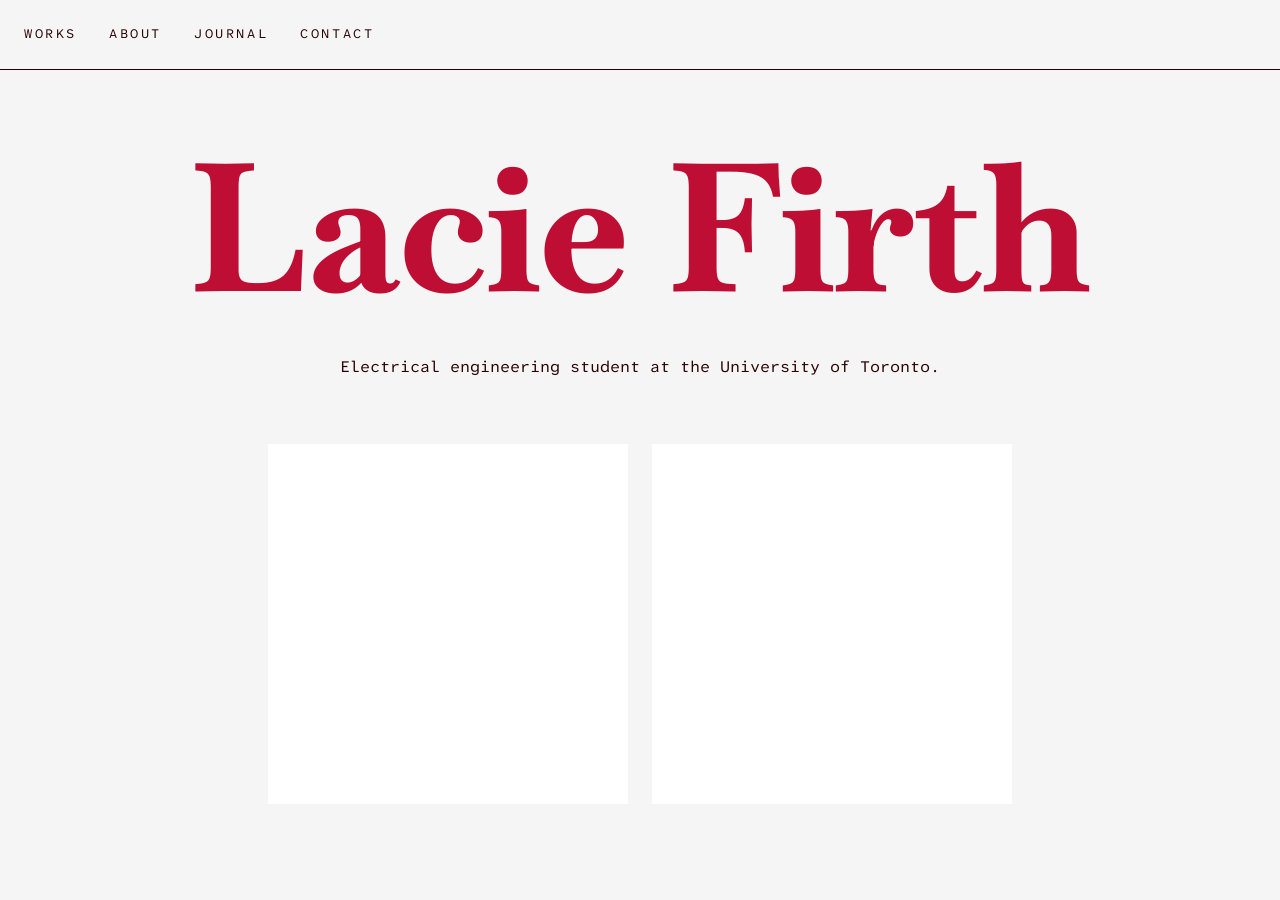
==== index.html @ 50ee9dec "Initial portfolio site Co-Authored-By: Claude Opus 5.5 <noreply@anthropic.com>" ====
<!doctype html>
<html lang="en">
<head>
<meta charset="utf-8">
<meta name="viewport" content="width=device-width, initial-scale=1">
<title>Lacie Firth</title>
<link rel="preconnect" href="https://fonts.googleapis.com">
<link rel="preconnect" href="https://fonts.gstatic.com" crossorigin>
<link href="https://fonts.googleapis.com/css2?family=Atkinson+Hyperlegible+Mono:wght@400;700&family=Baskervville:wght@700&display=swap" rel="stylesheet">
<link rel="stylesheet" href="styles.css">
</head>
<body>
<header class="site-header">
  <nav>
    <a href="works.html">Works</a>
    <a href="about.html">About</a>
    <a href="journal.html">Journal</a>
    <a href="contact.html">Contact</a>
  </nav>
</header>
<main>
  <h1 class="name">Lacie Firth</h1>
  <p class="statement">Electrical engineering student at the University of Toronto.</p>
  <div class="tiles">
    <div class="tile"></div>
    <div class="tile"></div>
  </div>
</main>
</body>
</html>
---- styles.css ----
/* ===== Edit these to restyle the whole site ===== */
:root {
  --bg: #F5F5F5;
  --text: #290000;
  --accent: #BE0E34;
  --tile: #FFFFFF;
  --line: #290000;

  --font-heading: "Baskervville", Georgia, serif;
  --font-body: "Atkinson Hyperlegible Mono", ui-monospace, monospace;

  --gutter: 24px;           /* small side margin */
  --space: 64px;            /* vertical whitespace between blocks */
  --label-spacing: 0.2em;   /* letter spacing for nav + labels */

  --size-body: 16px;
  --size-label: 13px;
  --size-big: clamp(40px, 7vw, 88px);
  --size-name: clamp(56px, 14vw, 200px);
  --tile-size: min(40vw, 360px);
}

/* ===== Base ===== */
* { box-sizing: border-box; }

body {
  margin: 0;
  background: var(--bg);
  color: var(--text);
  font-family: var(--font-body);
  font-size: var(--size-body);
  line-height: 1.6;
}

a { color: var(--accent); }

h1 {
  font-family: var(--font-heading);
  font-weight: 700;
  margin: 0;
  line-height: 1.05;
}

main {
  padding: var(--space) var(--gutter);
}

/* ===== Header ===== */
.site-header {
  padding: 24px var(--gutter);
  border-bottom: 1px solid var(--line);
}

.site-header nav {
  display: flex;
  flex-wrap: wrap;
  gap: 32px;
}

.site-header a {
  color: var(--text);
  text-decoration: none;
  text-transform: uppercase;
  letter-spacing: var(--label-spacing);
  font-size: var(--size-label);
}

/* ===== Labels ===== */
.label {
  text-transform: uppercase;
  letter-spacing: var(--label-spacing);
  font-size: var(--size-label);
  margin: 0 0 24px;
}

/* ===== Home ===== */
.name {
  color: var(--accent);
  font-size: var(--size-name);
  text-align: center;
}

.statement {
  text-align: center;
  margin: 32px 0 var(--space);
}

.tiles {
  display: flex;
  justify-content: center;
  flex-wrap: wrap;
  gap: var(--gutter);
}

.tile {
  width: var(--tile-size);
  height: var(--tile-size);
  background: var(--tile);
}

/* ===== Inner pages ===== */
.big {
  font-size: var(--size-big);
  margin-bottom: var(--space);
}
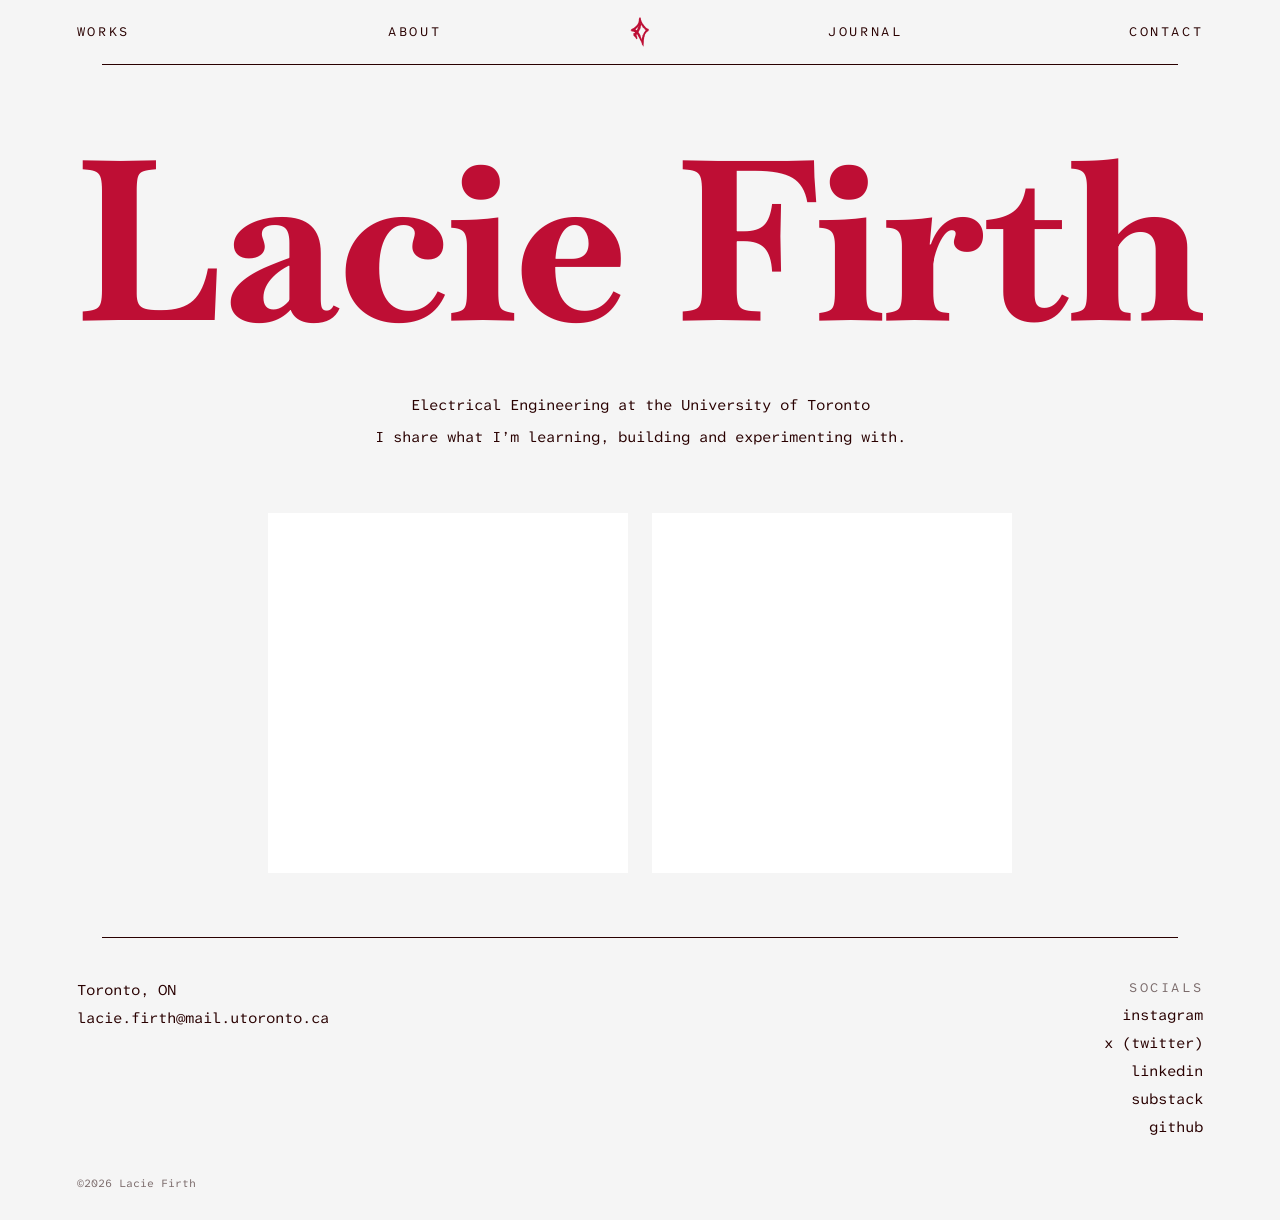
==== commit ac57c5e3: "Centered layout, logo nav, footer with socials, contact copy Co-Authored-By: Claude Opus 5.5 <norepl" ====
--- a/index.html
+++ b/index.html
@@ -4,6 +4,7 @@
 <meta charset="utf-8">
 <meta name="viewport" content="width=device-width, initial-scale=1">
 <title>Lacie Firth</title>
+<link rel="icon" href="logo.svg" type="image/svg+xml">
 <link rel="preconnect" href="https://fonts.googleapis.com">
 <link rel="preconnect" href="https://fonts.gstatic.com" crossorigin>
 <link href="https://fonts.googleapis.com/css2?family=Atkinson+Hyperlegible+Mono:wght@400;700&family=Baskervville:wght@700&display=swap" rel="stylesheet">
@@ -14,17 +15,36 @@
   <nav>
     <a href="works.html">Works</a>
     <a href="about.html">About</a>
+    <a href="index.html" class="logo"><img src="logo.svg" alt="Lacie Firth — home"></a>
     <a href="journal.html">Journal</a>
     <a href="contact.html">Contact</a>
   </nav>
 </header>
-<main>
+<main class="home">
   <h1 class="name">Lacie Firth</h1>
-  <p class="statement">Electrical engineering student at the University of Toronto.</p>
+  <p class="statement">Electrical Engineering at the University of Toronto</p>
+  <p class="statement">I share what I&rsquo;m learning, building and experimenting with.</p>
   <div class="tiles">
     <div class="tile"></div>
     <div class="tile"></div>
   </div>
 </main>
+<footer class="site-footer">
+  <div class="footer-top">
+    <div>
+      <p>Toronto, ON</p>
+      <p><a href="mailto:lacie.firth@mail.utoronto.ca">lacie.firth@mail.utoronto.ca</a></p>
+    </div>
+    <div class="footer-socials">
+      <p class="label">Socials</p>
+      <p><a href="https://www.instagram.com/laciefirth/">instagram</a></p>
+      <p><a href="https://x.com/Laciedfirth">x (twitter)</a></p>
+      <p><a href="https://www.linkedin.com/in/lacie-firth">linkedin</a></p>
+      <p><a href="https://substack.com/@laciedfirth">substack</a></p>
+      <p><a href="https://github.com/">github</a></p>
+    </div>
+  </div>
+  <p class="footer-small">&copy;2026 Lacie Firth</p>
+</footer>
 </body>
 </html>
--- a/styles.css
+++ b/styles.css
@@ -2,6 +2,7 @@
 :root {
   --bg: #F5F5F5;
   --text: #290000;
+  --muted: #7A6A6A;
   --accent: #BE0E34;
   --tile: #FFFFFF;
   --line: #290000;
@@ -9,14 +10,18 @@
   --font-heading: "Baskervville", Georgia, serif;
   --font-body: "Atkinson Hyperlegible Mono", ui-monospace, monospace;
 
-  --gutter: 24px;           /* small side margin */
+  --edge: 6vw;              /* side margin for nav + footer text */
+  --rule-inset: 8vw;        /* side margin for the thin lines */
+  --gutter: 24px;           /* small side margin for page content */
   --space: 64px;            /* vertical whitespace between blocks */
   --label-spacing: 0.2em;   /* letter spacing for nav + labels */
 
-  --size-body: 16px;
+  --size-body: 15px;
   --size-label: 13px;
-  --size-big: clamp(40px, 7vw, 88px);
-  --size-name: clamp(56px, 14vw, 200px);
+  --size-small: 11px;
+  --size-big: clamp(32px, 4vw, 52px);
+  --size-name: 17.5vw;      /* sized so "Lacie Firth" spans the page */
+  --logo-size: 32px;
   --tile-size: min(40vw, 360px);
 }
 
@@ -25,6 +30,9 @@
 
 body {
   margin: 0;
+  min-height: 100vh;
+  display: flex;
+  flex-direction: column;
   background: var(--bg);
   color: var(--text);
   font-family: var(--font-body);
@@ -34,30 +42,32 @@
 
 a { color: var(--accent); }
 
+p { margin: 0 0 8px; }
+
 h1 {
   font-family: var(--font-heading);
   font-weight: 700;
   margin: 0;
-  line-height: 1.05;
+  line-height: 1.1;
 }
 
-main {
-  padding: var(--space) var(--gutter);
+.label {
+  text-transform: uppercase;
+  letter-spacing: var(--label-spacing);
+  font-size: var(--size-label);
 }
 
+.muted { color: var(--muted); }
+
 /* ===== Header ===== */
-.site-header {
-  padding: 24px var(--gutter);
-  border-bottom: 1px solid var(--line);
+.site-header nav {
+  display: grid;
+  grid-template-columns: repeat(5, 1fr);
+  align-items: center;
+  padding: 16px var(--edge);
 }
 
-.site-header nav {
-  display: flex;
-  flex-wrap: wrap;
-  gap: 32px;
-}
-
-.site-header a {
+.site-header nav a {
   color: var(--text);
   text-decoration: none;
   text-transform: uppercase;
@@ -65,24 +75,62 @@
   font-size: var(--size-label);
 }
 
-/* ===== Labels ===== */
-.label {
+.site-header nav a:nth-child(2),
+.site-header nav a:nth-child(4) { justify-self: center; }
+.site-header nav a:last-child { justify-self: end; }
+.site-header .logo { justify-self: center; line-height: 0; }
+.site-header .logo img { width: var(--logo-size); height: var(--logo-size); }
+
+.site-header::after,
+.site-footer::before {
+  content: "";
+  display: block;
+  margin: 0 var(--rule-inset);
+  border-top: 1px solid var(--line);
+}
+
+/* ===== Main ===== */
+main {
+  flex: 1;
+  padding: var(--space) var(--gutter);
+}
+
+main.center {
+  display: flex;
+  flex-direction: column;
+  justify-content: center;
+  align-items: center;
+  text-align: center;
+}
+
+main.center .big {
+  font-size: var(--size-big);
+  max-width: 20ch;
+  margin-bottom: 32px;
+}
+
+main.center .label { margin-bottom: 12px; }
+
+.button {
+  display: inline-block;
+  padding: 12px 28px;
+  border: 1px solid var(--accent);
+  text-decoration: none;
   text-transform: uppercase;
   letter-spacing: var(--label-spacing);
   font-size: var(--size-label);
-  margin: 0 0 24px;
+  margin-bottom: 24px;
 }
 
 /* ===== Home ===== */
+main.home { text-align: center; }
+
 .name {
   color: var(--accent);
   font-size: var(--size-name);
-  text-align: center;
-}
-
-.statement {
-  text-align: center;
-  margin: 32px 0 var(--space);
+  line-height: 1;
+  white-space: nowrap;
+  margin-bottom: 40px;
 }
 
 .tiles {
@@ -90,6 +138,7 @@
   justify-content: center;
   flex-wrap: wrap;
   gap: var(--gutter);
+  margin-top: var(--space);
 }
 
 .tile {
@@ -98,8 +147,29 @@
   background: var(--tile);
 }
 
-/* ===== Inner pages ===== */
-.big {
-  font-size: var(--size-big);
-  margin-bottom: var(--space);
+/* ===== Footer ===== */
+.footer-top {
+  display: flex;
+  justify-content: space-between;
+  gap: var(--gutter);
+  padding: 40px var(--edge) 32px;
 }
+
+.site-footer p { margin: 0 0 4px; }
+.site-footer a { color: var(--text); text-decoration: none; }
+.footer-socials { text-align: right; white-space: nowrap; }
+.footer-socials .label { color: var(--muted); }
+
+.site-footer .footer-small {
+  padding: 0 var(--edge) 24px;
+  font-size: var(--size-small);
+  color: var(--muted);
+}
+
+/* ===== Phones ===== */
+@media (max-width: 600px) {
+  :root { --edge: 16px; --rule-inset: 16px; --label-spacing: 0.12em; --size-label: 11px; }
+  .site-header nav { padding-top: 12px; padding-bottom: 12px; }
+  .footer-top { flex-direction: column; gap: 24px; }
+  .footer-socials { text-align: left; }
+}
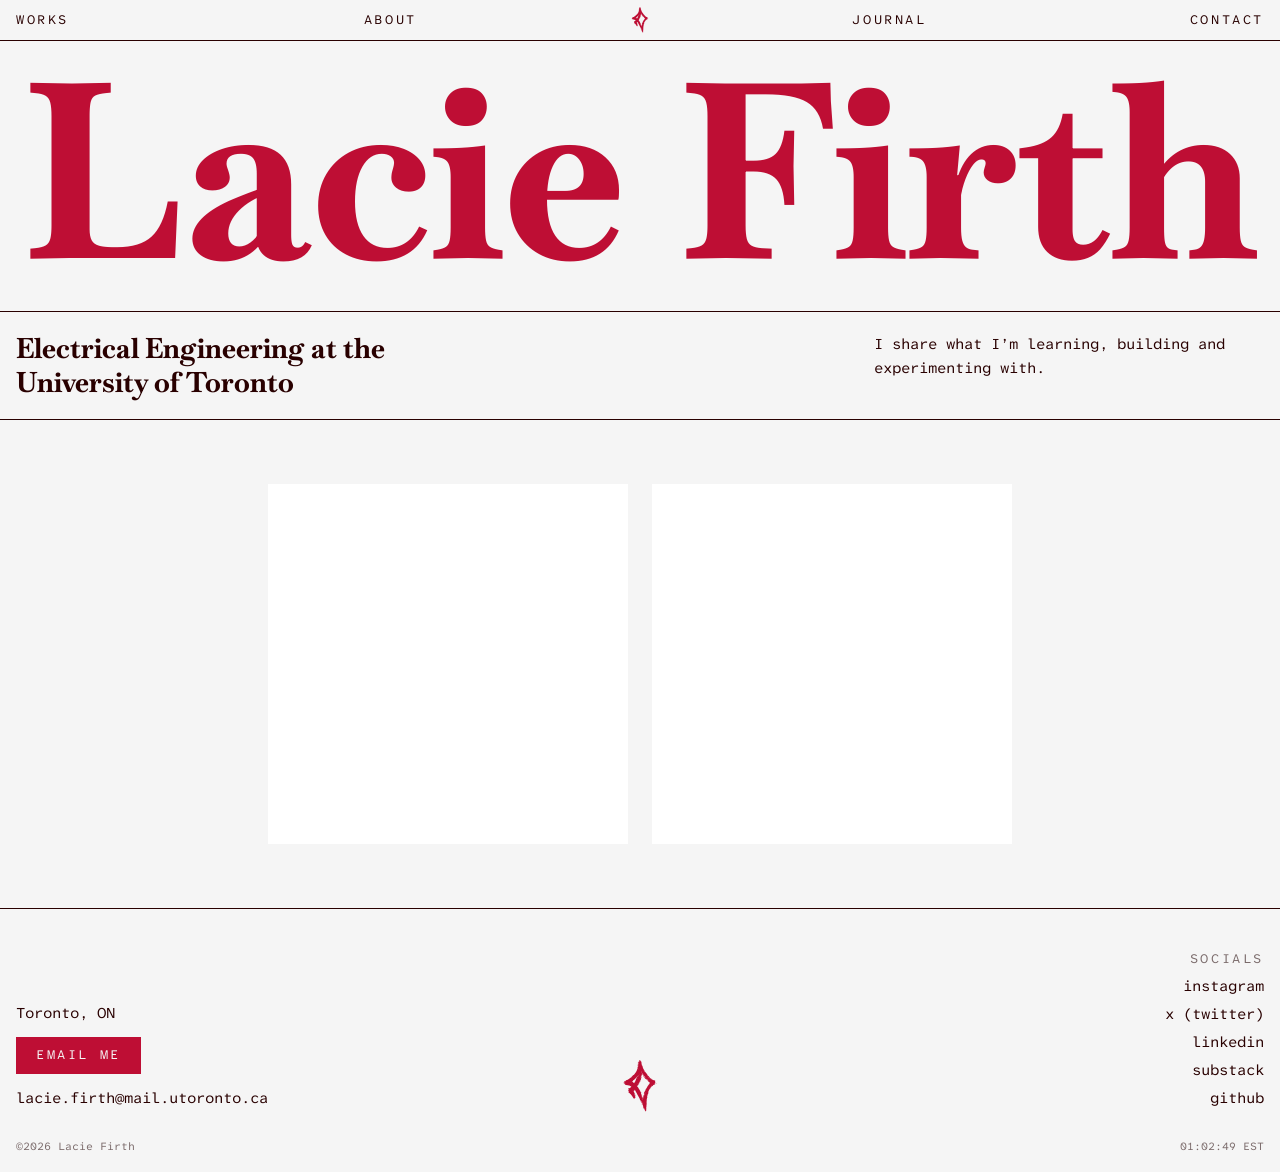
==== commit d6607b92: "Full-bleed layout, footer with logo, Email Me button and clock; contact copy Co-Authored-By: Claude " ====
--- a/index.html
+++ b/index.html
@@ -9,6 +9,7 @@
 <link rel="preconnect" href="https://fonts.gstatic.com" crossorigin>
 <link href="https://fonts.googleapis.com/css2?family=Atkinson+Hyperlegible+Mono:wght@400;700&family=Baskervville:wght@700&display=swap" rel="stylesheet">
 <link rel="stylesheet" href="styles.css">
+<script src="clock.js" defer></script>
 </head>
 <body>
 <header class="site-header">
@@ -22,8 +23,10 @@
 </header>
 <main class="home">
   <h1 class="name">Lacie Firth</h1>
-  <p class="statement">Electrical Engineering at the University of Toronto</p>
-  <p class="statement">I share what I&rsquo;m learning, building and experimenting with.</p>
+  <div class="intro">
+    <p class="intro-left">Electrical Engineering at the University of Toronto</p>
+    <p class="intro-right">I share what I&rsquo;m learning, building and experimenting with.</p>
+  </div>
   <div class="tiles">
     <div class="tile"></div>
     <div class="tile"></div>
@@ -31,20 +34,25 @@
 </main>
 <footer class="site-footer">
   <div class="footer-top">
-    <div>
+    <div class="footer-left">
       <p>Toronto, ON</p>
+      <p><a class="email-button" href="mailto:lacie.firth@mail.utoronto.ca">Email Me</a></p>
       <p><a href="mailto:lacie.firth@mail.utoronto.ca">lacie.firth@mail.utoronto.ca</a></p>
     </div>
+    <div class="footer-logo"><img src="logo.svg" alt=""></div>
     <div class="footer-socials">
       <p class="label">Socials</p>
       <p><a href="https://www.instagram.com/laciefirth/">instagram</a></p>
       <p><a href="https://x.com/Laciedfirth">x (twitter)</a></p>
       <p><a href="https://www.linkedin.com/in/lacie-firth">linkedin</a></p>
       <p><a href="https://substack.com/@laciedfirth">substack</a></p>
-      <p><a href="https://github.com/">github</a></p>
+      <p><a href="https://github.com/laciefirth">github</a></p>
     </div>
   </div>
-  <p class="footer-small">&copy;2026 Lacie Firth</p>
+  <div class="footer-bottom">
+    <span>&copy;2026 Lacie Firth</span>
+    <span id="clock"></span>
+  </div>
 </footer>
 </body>
 </html>
--- a/styles.css
+++ b/styles.css
@@ -10,18 +10,18 @@
   --font-heading: "Baskervville", Georgia, serif;
   --font-body: "Atkinson Hyperlegible Mono", ui-monospace, monospace;
 
-  --edge: 6vw;              /* side margin for nav + footer text */
-  --rule-inset: 8vw;        /* side margin for the thin lines */
-  --gutter: 24px;           /* small side margin for page content */
+  --edge: 16px;             /* side margin, edge of the page */
   --space: 64px;            /* vertical whitespace between blocks */
   --label-spacing: 0.2em;   /* letter spacing for nav + labels */
 
   --size-body: 15px;
   --size-label: 13px;
   --size-small: 11px;
+  --size-intro: clamp(20px, 2.2vw, 30px);
   --size-big: clamp(32px, 4vw, 52px);
-  --size-name: 17.5vw;      /* sized so "Lacie Firth" spans the page */
-  --logo-size: 32px;
+  --size-name: 19.2vw;      /* sized so "Lacie Firth" spans edge to edge */
+  --logo-size: 28px;
+  --footer-logo-size: 56px;
   --tile-size: min(40vw, 360px);
 }
 
@@ -60,11 +60,15 @@
 .muted { color: var(--muted); }
 
 /* ===== Header ===== */
+.site-header {
+  border-bottom: 1px solid var(--line);
+}
+
 .site-header nav {
   display: grid;
   grid-template-columns: repeat(5, 1fr);
   align-items: center;
-  padding: 16px var(--edge);
+  padding: 6px var(--edge);
 }
 
 .site-header nav a {
@@ -81,18 +85,10 @@
 .site-header .logo { justify-self: center; line-height: 0; }
 .site-header .logo img { width: var(--logo-size); height: var(--logo-size); }
 
-.site-header::after,
-.site-footer::before {
-  content: "";
-  display: block;
-  margin: 0 var(--rule-inset);
-  border-top: 1px solid var(--line);
-}
-
 /* ===== Main ===== */
 main {
   flex: 1;
-  padding: var(--space) var(--gutter);
+  padding: var(--space) var(--edge);
 }
 
 main.center {
@@ -106,39 +102,52 @@
 main.center .big {
   font-size: var(--size-big);
   max-width: 20ch;
-  margin-bottom: 32px;
+  margin-bottom: 24px;
 }
 
 main.center .label { margin-bottom: 12px; }
 
-.button {
-  display: inline-block;
-  padding: 12px 28px;
-  border: 1px solid var(--accent);
-  text-decoration: none;
-  text-transform: uppercase;
-  letter-spacing: var(--label-spacing);
-  font-size: var(--size-label);
-  margin-bottom: 24px;
-}
-
 /* ===== Home ===== */
-main.home { text-align: center; }
+main.home { padding: 0 0 var(--space); }
 
 .name {
   color: var(--accent);
   font-size: var(--size-name);
   line-height: 1;
   white-space: nowrap;
-  margin-bottom: 40px;
-}
+  text-align: center;
+  padding: 8px 0 16px;
+  border-bottom: 1px solid var(--line);
+}
+
+.intro {
+  display: flex;
+  justify-content: space-between;
+  align-items: flex-start;
+  gap: 32px;
+  padding: 20px var(--edge);
+  border-bottom: 1px solid var(--line);
+}
+
+.intro p { margin: 0; }
+
+.intro-left {
+  font-family: var(--font-heading);
+  font-weight: 700;
+  font-size: var(--size-intro);
+  line-height: 1.2;
+  max-width: 18em;
+}
+
+.intro-right { max-width: 26em; }
 
 .tiles {
   display: flex;
   justify-content: center;
   flex-wrap: wrap;
-  gap: var(--gutter);
+  gap: 24px;
   margin-top: var(--space);
+  padding: 0 var(--edge);
 }
 
 .tile {
@@ -148,28 +157,50 @@
 }
 
 /* ===== Footer ===== */
+.site-footer {
+  border-top: 1px solid var(--line);
+}
+
 .footer-top {
-  display: flex;
-  justify-content: space-between;
-  gap: var(--gutter);
-  padding: 40px var(--edge) 32px;
+  display: grid;
+  grid-template-columns: 1fr auto 1fr;
+  align-items: end;
+  gap: 24px;
+  padding: 40px var(--edge) 24px;
 }
 
 .site-footer p { margin: 0 0 4px; }
 .site-footer a { color: var(--text); text-decoration: none; }
+
+.footer-logo img { width: var(--footer-logo-size); height: var(--footer-logo-size); display: block; }
+
 .footer-socials { text-align: right; white-space: nowrap; }
 .footer-socials .label { color: var(--muted); }
 
-.site-footer .footer-small {
-  padding: 0 var(--edge) 24px;
+.site-footer .email-button {
+  display: inline-block;
+  margin: 8px 0;
+  padding: 8px 20px;
+  background: var(--accent);
+  color: var(--bg);
+  text-transform: uppercase;
+  letter-spacing: var(--label-spacing);
+  font-size: var(--size-label);
+}
+
+.footer-bottom {
+  display: flex;
+  justify-content: space-between;
+  padding: 0 var(--edge) 16px;
   font-size: var(--size-small);
   color: var(--muted);
 }
 
 /* ===== Phones ===== */
 @media (max-width: 600px) {
-  :root { --edge: 16px; --rule-inset: 16px; --label-spacing: 0.12em; --size-label: 11px; }
-  .site-header nav { padding-top: 12px; padding-bottom: 12px; }
-  .footer-top { flex-direction: column; gap: 24px; }
+  :root { --label-spacing: 0.12em; --size-label: 11px; }
+  .intro { flex-direction: column; gap: 12px; }
+  .footer-top { grid-template-columns: 1fr; }
+  .footer-logo { display: none; }
   .footer-socials { text-align: left; }
 }
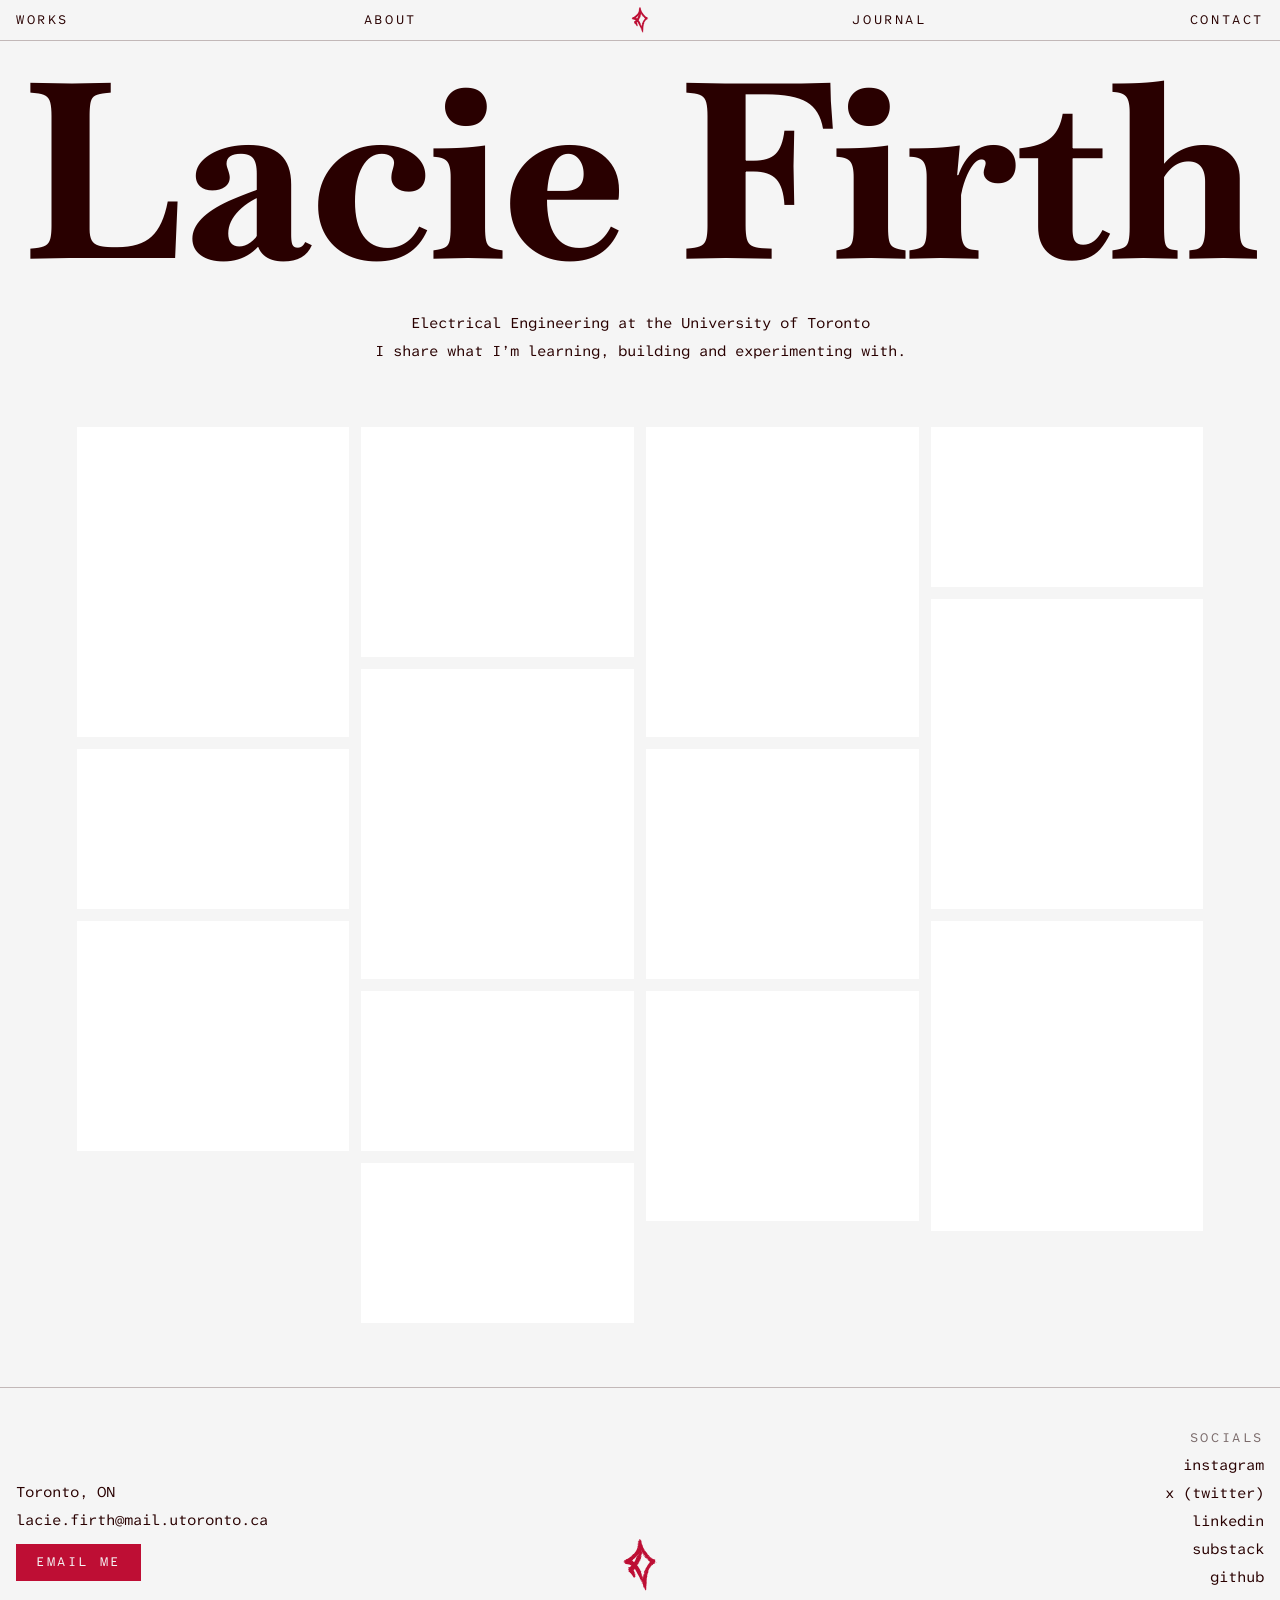
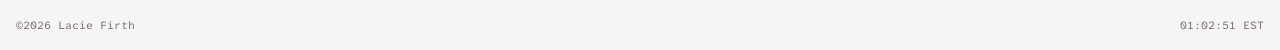
==== commit 1adc2f81: "Centered intro, dark name, dimmed lines, uneven tile grid, Email Me at bottom Co-Authored-By: Claude" ====
--- a/index.html
+++ b/index.html
@@ -24,20 +24,39 @@
 <main class="home">
   <h1 class="name">Lacie Firth</h1>
   <div class="intro">
-    <p class="intro-left">Electrical Engineering at the University of Toronto</p>
-    <p class="intro-right">I share what I&rsquo;m learning, building and experimenting with.</p>
+    <p>Electrical Engineering at the University of Toronto</p>
+    <p>I share what I&rsquo;m learning, building and experimenting with.</p>
   </div>
   <div class="tiles">
-    <div class="tile"></div>
-    <div class="tile"></div>
+    <div class="col">
+      <div class="tile tall"></div>
+      <div class="tile short"></div>
+      <div class="tile mid"></div>
+    </div>
+    <div class="col">
+      <div class="tile mid"></div>
+      <div class="tile tall"></div>
+      <div class="tile short"></div>
+      <div class="tile short"></div>
+    </div>
+    <div class="col">
+      <div class="tile tall"></div>
+      <div class="tile mid"></div>
+      <div class="tile mid"></div>
+    </div>
+    <div class="col">
+      <div class="tile short"></div>
+      <div class="tile tall"></div>
+      <div class="tile tall"></div>
+    </div>
   </div>
 </main>
 <footer class="site-footer">
   <div class="footer-top">
     <div class="footer-left">
       <p>Toronto, ON</p>
+      <p><a href="mailto:lacie.firth@mail.utoronto.ca">lacie.firth@mail.utoronto.ca</a></p>
       <p><a class="email-button" href="mailto:lacie.firth@mail.utoronto.ca">Email Me</a></p>
-      <p><a href="mailto:lacie.firth@mail.utoronto.ca">lacie.firth@mail.utoronto.ca</a></p>
     </div>
     <div class="footer-logo"><img src="logo.svg" alt=""></div>
     <div class="footer-socials">
--- a/styles.css
+++ b/styles.css
@@ -5,7 +5,7 @@
   --muted: #7A6A6A;
   --accent: #BE0E34;
   --tile: #FFFFFF;
-  --line: #290000;
+  --line: rgba(41, 0, 0, 0.25);  /* dimmed lines */
 
   --font-heading: "Baskervville", Georgia, serif;
   --font-body: "Atkinson Hyperlegible Mono", ui-monospace, monospace;
@@ -17,12 +17,14 @@
   --size-body: 15px;
   --size-label: 13px;
   --size-small: 11px;
-  --size-intro: clamp(20px, 2.2vw, 30px);
   --size-big: clamp(32px, 4vw, 52px);
   --size-name: 19.2vw;      /* sized so "Lacie Firth" spans edge to edge */
   --logo-size: 28px;
   --footer-logo-size: 56px;
-  --tile-size: min(40vw, 360px);
+  --tile-gap: 12px;
+  --tile-short: 160px;
+  --tile-mid: 230px;
+  --tile-tall: 310px;
 }
 
 /* ===== Base ===== */
@@ -111,50 +113,40 @@
 main.home { padding: 0 0 var(--space); }
 
 .name {
-  color: var(--accent);
+  color: var(--text);
   font-size: var(--size-name);
   line-height: 1;
   white-space: nowrap;
   text-align: center;
   padding: 8px 0 16px;
-  border-bottom: 1px solid var(--line);
 }
 
 .intro {
-  display: flex;
-  justify-content: space-between;
-  align-items: flex-start;
-  gap: 32px;
-  padding: 20px var(--edge);
-  border-bottom: 1px solid var(--line);
-}
-
-.intro p { margin: 0; }
-
-.intro-left {
-  font-family: var(--font-heading);
-  font-weight: 700;
-  font-size: var(--size-intro);
-  line-height: 1.2;
-  max-width: 18em;
-}
-
-.intro-right { max-width: 26em; }
+  text-align: center;
+  padding: 0 var(--edge);
+}
+
+.intro p { margin: 0 0 4px; }
 
 .tiles {
-  display: flex;
-  justify-content: center;
-  flex-wrap: wrap;
-  gap: 24px;
+  display: grid;
+  grid-template-columns: repeat(4, 1fr);
+  align-items: start;           /* columns end at different heights */
+  gap: var(--tile-gap);
   margin-top: var(--space);
-  padding: 0 var(--edge);
-}
-
-.tile {
-  width: var(--tile-size);
-  height: var(--tile-size);
-  background: var(--tile);
-}
+  padding: 0 6vw;
+}
+
+.col {
+  display: flex;
+  flex-direction: column;
+  gap: var(--tile-gap);
+}
+
+.tile { background: var(--tile); }
+.tile.short { height: var(--tile-short); }
+.tile.mid { height: var(--tile-mid); }
+.tile.tall { height: var(--tile-tall); }
 
 /* ===== Footer ===== */
 .site-footer {
@@ -199,7 +191,10 @@
 /* ===== Phones ===== */
 @media (max-width: 600px) {
   :root { --label-spacing: 0.12em; --size-label: 11px; }
-  .intro { flex-direction: column; gap: 12px; }
+  .tiles { display: block; columns: 2; column-gap: var(--tile-gap); padding: 0 var(--edge); }
+  .col { display: contents; }
+  .tile { break-inside: avoid; margin-bottom: var(--tile-gap); }
+  :root { --tile-short: 120px; --tile-mid: 170px; --tile-tall: 230px; }
   .footer-top { grid-template-columns: 1fr; }
   .footer-logo { display: none; }
   .footer-socials { text-align: left; }
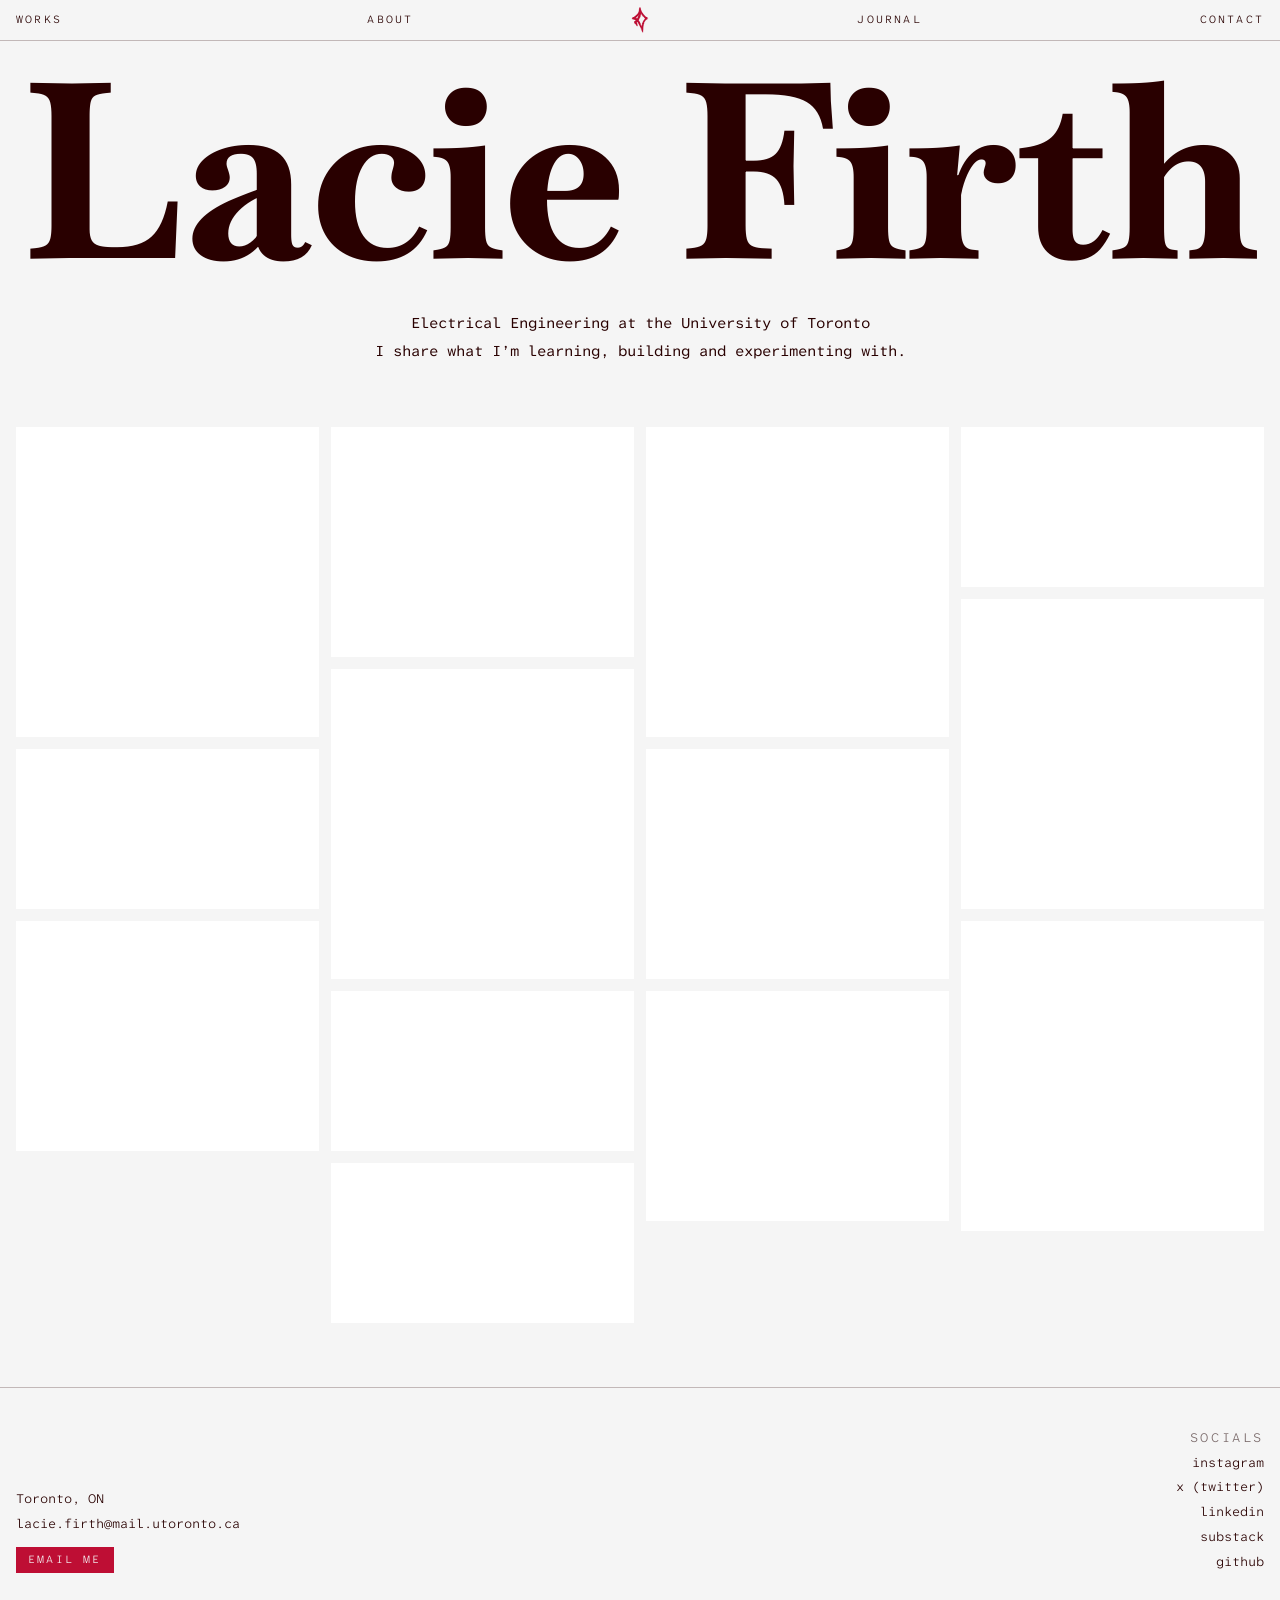
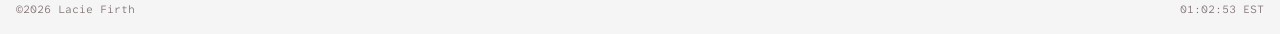
==== commit 24793c91: "Finer nav and footer, remove footer logo, full-width tiles Co-Authored-By: Claude Opus 5.5 <noreply@" ====
--- a/index.html
+++ b/index.html
@@ -7,7 +7,7 @@
 <link rel="icon" href="logo.svg" type="image/svg+xml">
 <link rel="preconnect" href="https://fonts.googleapis.com">
 <link rel="preconnect" href="https://fonts.gstatic.com" crossorigin>
-<link href="https://fonts.googleapis.com/css2?family=Atkinson+Hyperlegible+Mono:wght@400;700&family=Baskervville:wght@700&display=swap" rel="stylesheet">
+<link href="https://fonts.googleapis.com/css2?family=Atkinson+Hyperlegible+Mono:wght@300;400;700&family=Baskervville:wght@700&display=swap" rel="stylesheet">
 <link rel="stylesheet" href="styles.css">
 <script src="clock.js" defer></script>
 </head>
@@ -58,7 +58,6 @@
       <p><a href="mailto:lacie.firth@mail.utoronto.ca">lacie.firth@mail.utoronto.ca</a></p>
       <p><a class="email-button" href="mailto:lacie.firth@mail.utoronto.ca">Email Me</a></p>
     </div>
-    <div class="footer-logo"><img src="logo.svg" alt=""></div>
     <div class="footer-socials">
       <p class="label">Socials</p>
       <p><a href="https://www.instagram.com/laciefirth/">instagram</a></p>
--- a/styles.css
+++ b/styles.css
@@ -16,11 +16,12 @@
 
   --size-body: 15px;
   --size-label: 13px;
+  --size-nav: 11px;
+  --weight-fine: 300;
   --size-small: 11px;
   --size-big: clamp(32px, 4vw, 52px);
   --size-name: 19.2vw;      /* sized so "Lacie Firth" spans edge to edge */
   --logo-size: 28px;
-  --footer-logo-size: 56px;
   --tile-gap: 12px;
   --tile-short: 160px;
   --tile-mid: 230px;
@@ -78,7 +79,8 @@
   text-decoration: none;
   text-transform: uppercase;
   letter-spacing: var(--label-spacing);
-  font-size: var(--size-label);
+  font-size: var(--size-nav);
+  font-weight: var(--weight-fine);
 }
 
 .site-header nav a:nth-child(2),
@@ -134,7 +136,7 @@
   align-items: start;           /* columns end at different heights */
   gap: var(--tile-gap);
   margin-top: var(--space);
-  padding: 0 6vw;
+  padding: 0 var(--edge);
 }
 
 .col {
@@ -155,29 +157,29 @@
 
 .footer-top {
   display: grid;
-  grid-template-columns: 1fr auto 1fr;
+  grid-template-columns: 1fr 1fr;
   align-items: end;
   gap: 24px;
   padding: 40px var(--edge) 24px;
 }
 
+.site-footer { font-size: 13px; font-weight: var(--weight-fine); }
 .site-footer p { margin: 0 0 4px; }
 .site-footer a { color: var(--text); text-decoration: none; }
 
-.footer-logo img { width: var(--footer-logo-size); height: var(--footer-logo-size); display: block; }
-
 .footer-socials { text-align: right; white-space: nowrap; }
 .footer-socials .label { color: var(--muted); }
 
 .site-footer .email-button {
   display: inline-block;
-  margin: 8px 0;
-  padding: 8px 20px;
+  margin: 8px 0 0;
+  padding: 4px 12px;
   background: var(--accent);
   color: var(--bg);
   text-transform: uppercase;
   letter-spacing: var(--label-spacing);
-  font-size: var(--size-label);
+  font-size: var(--size-nav);
+  font-weight: var(--weight-fine);
 }
 
 .footer-bottom {
@@ -196,6 +198,5 @@
   .tile { break-inside: avoid; margin-bottom: var(--tile-gap); }
   :root { --tile-short: 120px; --tile-mid: 170px; --tile-tall: 230px; }
   .footer-top { grid-template-columns: 1fr; }
-  .footer-logo { display: none; }
   .footer-socials { text-align: left; }
 }
